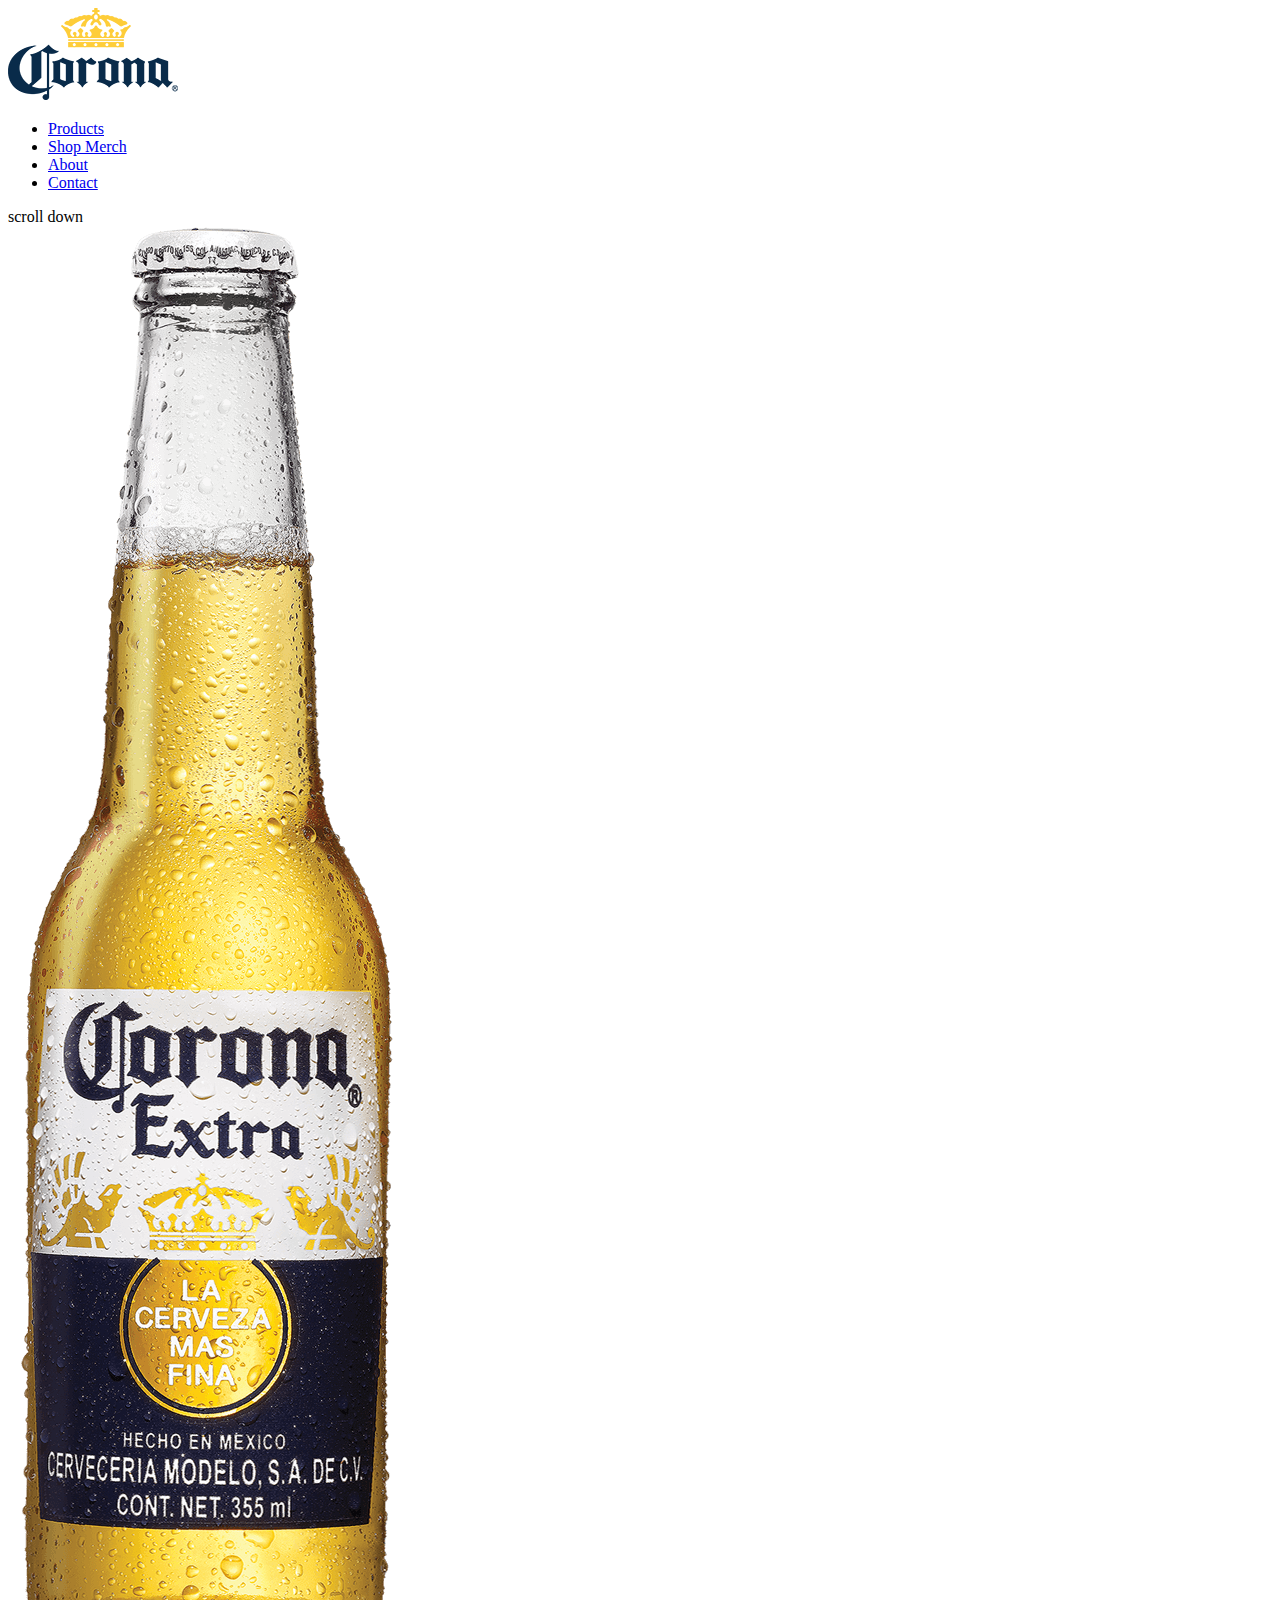
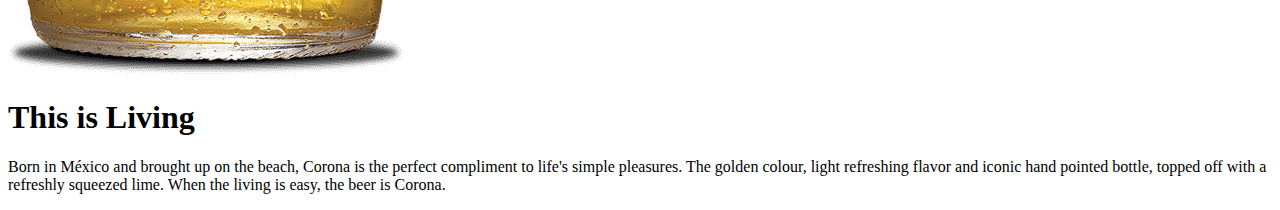
==== index.html @ 03b96182 "Se crea la estructura del proyecto y el html" ====
<!DOCTYPE html>
<html lang="en">
  <head>
    <meta charset="UTF-8">
    <meta name="viewport" content="width=device-width, initial-scale=1.0">
    <title>Split Screen</title>
    <link rel="stylesheet" href="css/main.css">
  </head>
  <body>
    <header class="header">
      <a href="/" class="brand-logo"><img src="images/corona-logo.png" alt="" class="brand-img"></a>
      <div class="icon-menu" id="icon-menu">
        <div class="icon-menu__bar icon-menu__bar--one"></div>
        <div class="icon-menu__bar icon-menu__bar--two"></div>
        <div class="icon-menu__bar icon-menu__bar--three"></div>
      </div>

      <nav class="main-nav" id="main-nav">
        <ul class="main-menu">
            <li class="main-menu__item"><a href="#" class="main-menu__link main-menu__link--active">Products</a></li>
            <li class="main-menu__item"><a href="#" class="main-menu__link">Shop Merch</a></li>
            <li class="main-menu__item"><a href="#" class="main-menu__link">About</a></li>
            <li class="main-menu__item"><a href="#" class="main-menu__link">Contact</a></li>
        </ul>
      </nav>
    </header>

    <section class="home-main">
      <div class="home-main__split home-main__split--left">
        <span class="home-main__small-text">scroll down</span>  
      </div>
      <div class="home-main__middle">
        <img src="images/bottle.png" alt="" class="home-main__img">
      </div>
      <div class="home-main__split home-main__split--right">
        <h1 class="home-main__title">This is Living</h1>
        <div class="home main__text-container">
          <p class="home-main__description">
            Born in México and brought up on the beach, Corona is the perfect compliment to 
            life's simple pleasures. The golden colour, light refreshing flavor and iconic hand 
            pointed bottle, topped off with a refreshly squeezed lime. When the living is 
            easy, the beer is Corona.
          </p>
        </div>
      </div>  
    </section>
    <script src="js/main.js"></script>    
  </body>
</html>
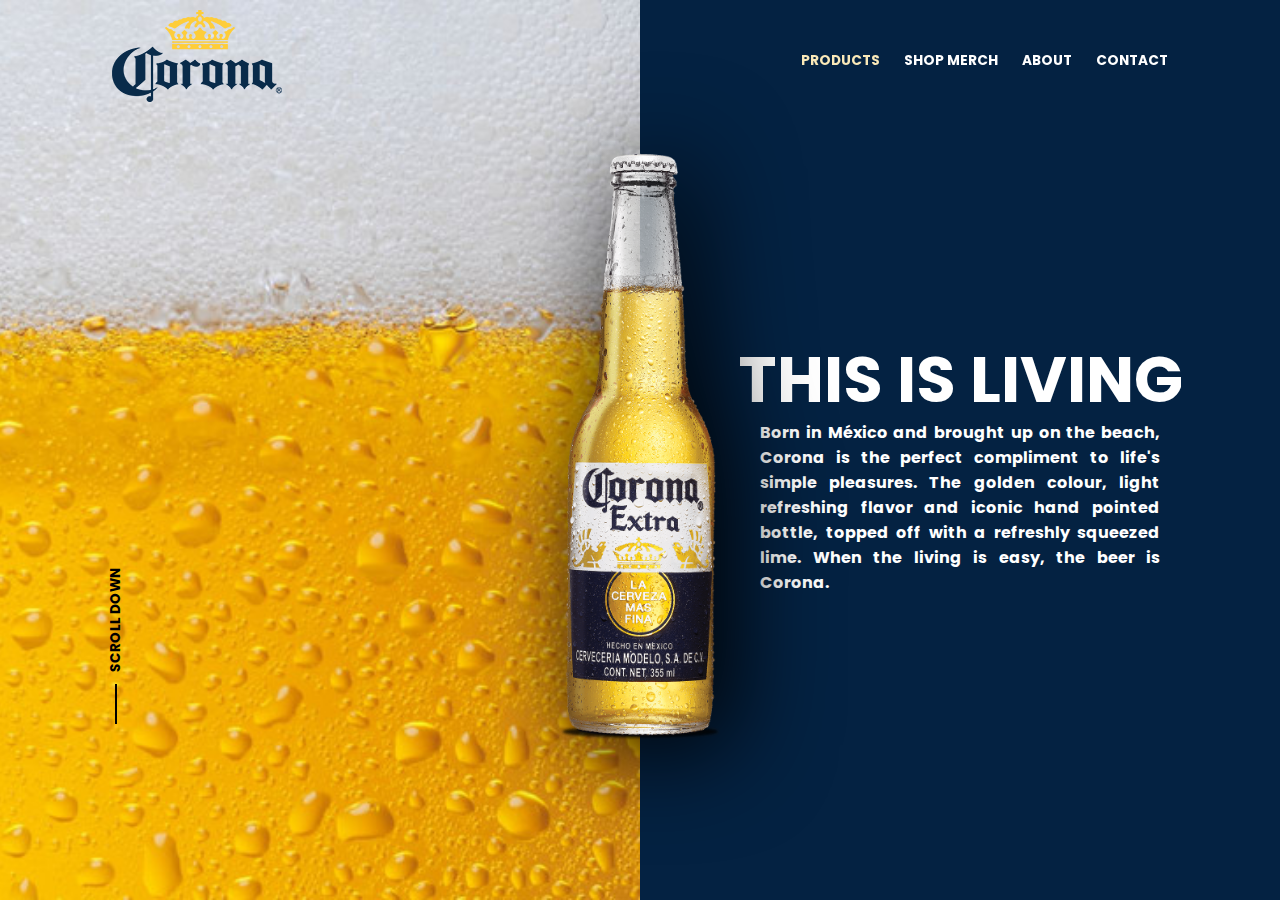
==== commit 60807d4a: "Se crea página para ver etiquetas poco utilizadas en html" ====
--- a/index.html
+++ b/index.html
@@ -17,7 +17,7 @@
 
       <nav class="main-nav" id="main-nav">
         <ul class="main-menu">
-            <li class="main-menu__item"><a href="#" class="main-menu__link main-menu__link--active">Products</a></li>
+            <li class="main-menu__item"><a href="pages/tagsHtml5.html" class="main-menu__link main-menu__link--active">Products</a></li>
             <li class="main-menu__item"><a href="#" class="main-menu__link">Shop Merch</a></li>
             <li class="main-menu__item"><a href="#" class="main-menu__link">About</a></li>
             <li class="main-menu__item"><a href="#" class="main-menu__link">Contact</a></li>
--- a/css/main.css
+++ b/css/main.css
@@ -0,0 +1,209 @@
+@import url("https://fonts.googleapis.com/css2?family=Poppins:wght@400;500;700&display=swap");
+
+*,
+*::before,
+*::after {
+  box-sizing: border-box;
+}
+
+:root {
+  --split-left: #fae9b8;
+  --split-right: #042242;
+  --primary-color: #fff;
+}
+
+body {
+  margin: 0;
+  min-height: 100vh;
+  font-family: Poppins, sans-serif;
+  font-weight: bold;
+  font-size: 1em;
+  color: var(--primary-color);
+}
+
+img {
+  max-width: 100%;
+}
+
+.header {
+  width: 100%;
+  display: flex;
+  align-items: center;
+  position: fixed;
+  /* background-color: khaki; */
+  z-index: 999;
+}
+
+.brand-logo {
+  padding-left: 0.75rem;
+}
+
+.icon-menu {
+  position: fixed;
+  right: 30px;
+  cursor: pointer;
+  z-index: 100;
+}
+
+.icon-menu__bar {
+  width: 35px;
+  background-color: var(--primary-color);
+  margin: 5px;
+  height: 3px;
+}
+
+.toggle .icon-menu__bar--one {
+  background-color: #000;
+  transform: rotate(-45deg) translate(-5px, 6px);
+}
+.toggle .icon-menu__bar--two {
+  opacity: 0;
+}
+.toggle .icon-menu__bar--three {
+  background-color: #000;
+  transform: rotate(45deg) translate(-5px, -6px);
+}
+
+.main-nav {
+  width: 50%;
+  background-color: rgba(266, 266, 266, 0.8);
+  position: absolute;
+  right: 0;
+  top: 0;
+  min-height: 92vh;
+  display: none;
+  justify-content: center;
+  align-items: center;
+}
+.show-nav {
+  display: flex;
+}
+
+.main-menu {
+  margin: 0;
+  padding-left: 0;
+}
+
+.main-menu__item {
+  list-style: none;
+  padding: 0.75rem;
+}
+
+.main-menu__link {
+  text-decoration: none;
+  text-transform: uppercase;
+  color: #000;
+}
+
+.home-main {
+  display: flex;
+}
+
+.home-main__split {
+  width: 50%;
+  min-height: 100vh;
+  display: flex;
+  flex-direction: column;
+}
+
+.home-main__split--left {
+  background: url('../images/bg-left.jpg') var(--split-left) no-repeat center/cover;
+  justify-content: flex-end;
+}
+
+.home-main__small-text {
+  color: #000;
+  text-transform: uppercase;
+  font-size: 0.85em;
+  position: absolute;
+  bottom: 30%;
+  left: 5%;
+  transform: rotate(-90deg);
+}
+
+.home-main__small-text::before {
+  content: "";
+  position: absolute;
+  border: 1px solid #000;
+  width: 40px;
+  top: 9px;
+  left: -50%;
+}
+
+.home-main__split--right {
+  background: var(--split-right);
+  align-items: center;
+  justify-content: center;
+}
+
+.home-main__title,
+.home-main__description {
+  display: none;
+}
+
+.home-main__middle {
+  position: absolute;
+  width: 100px;
+  top: 50%;
+  left: 50%;
+  transform: translate(-50%, -50%);
+}
+
+.home-main__img {
+  filter: drop-shadow(15px 10px 50px #000);
+}
+
+@media screen and (min-width: 64em) {
+  .header {
+    justify-content: space-between;
+    padding: 10px 100px;
+  }
+
+  .icon-menu {
+    display: none;
+  }
+
+  .main-nav {
+    display: flex;
+    min-height: 0;
+    position: unset;
+    width: unset;
+    background-color: unset;
+  }
+
+  .main-menu {
+    display: flex;
+  }
+
+  .main-menu__link {
+    color: var(--primary-color);
+    font-size: 0.85em;
+  }
+
+  .main-menu__link--active,
+  .main-menu__link:hover {
+    color: var(--split-left);
+  }
+
+  .home-main__middle {
+    width: 160px;
+  }
+
+  .home-main__title,
+  .home-main__description {
+    display: block;
+  }
+
+  .home-main__title {
+    font-size: 4em;
+    text-transform: uppercase;
+  }
+
+  .home-main__description {
+    width: 25em;
+    text-align: justify;
+    margin-top: -50px;
+    padding: 0;
+  }
+
+}